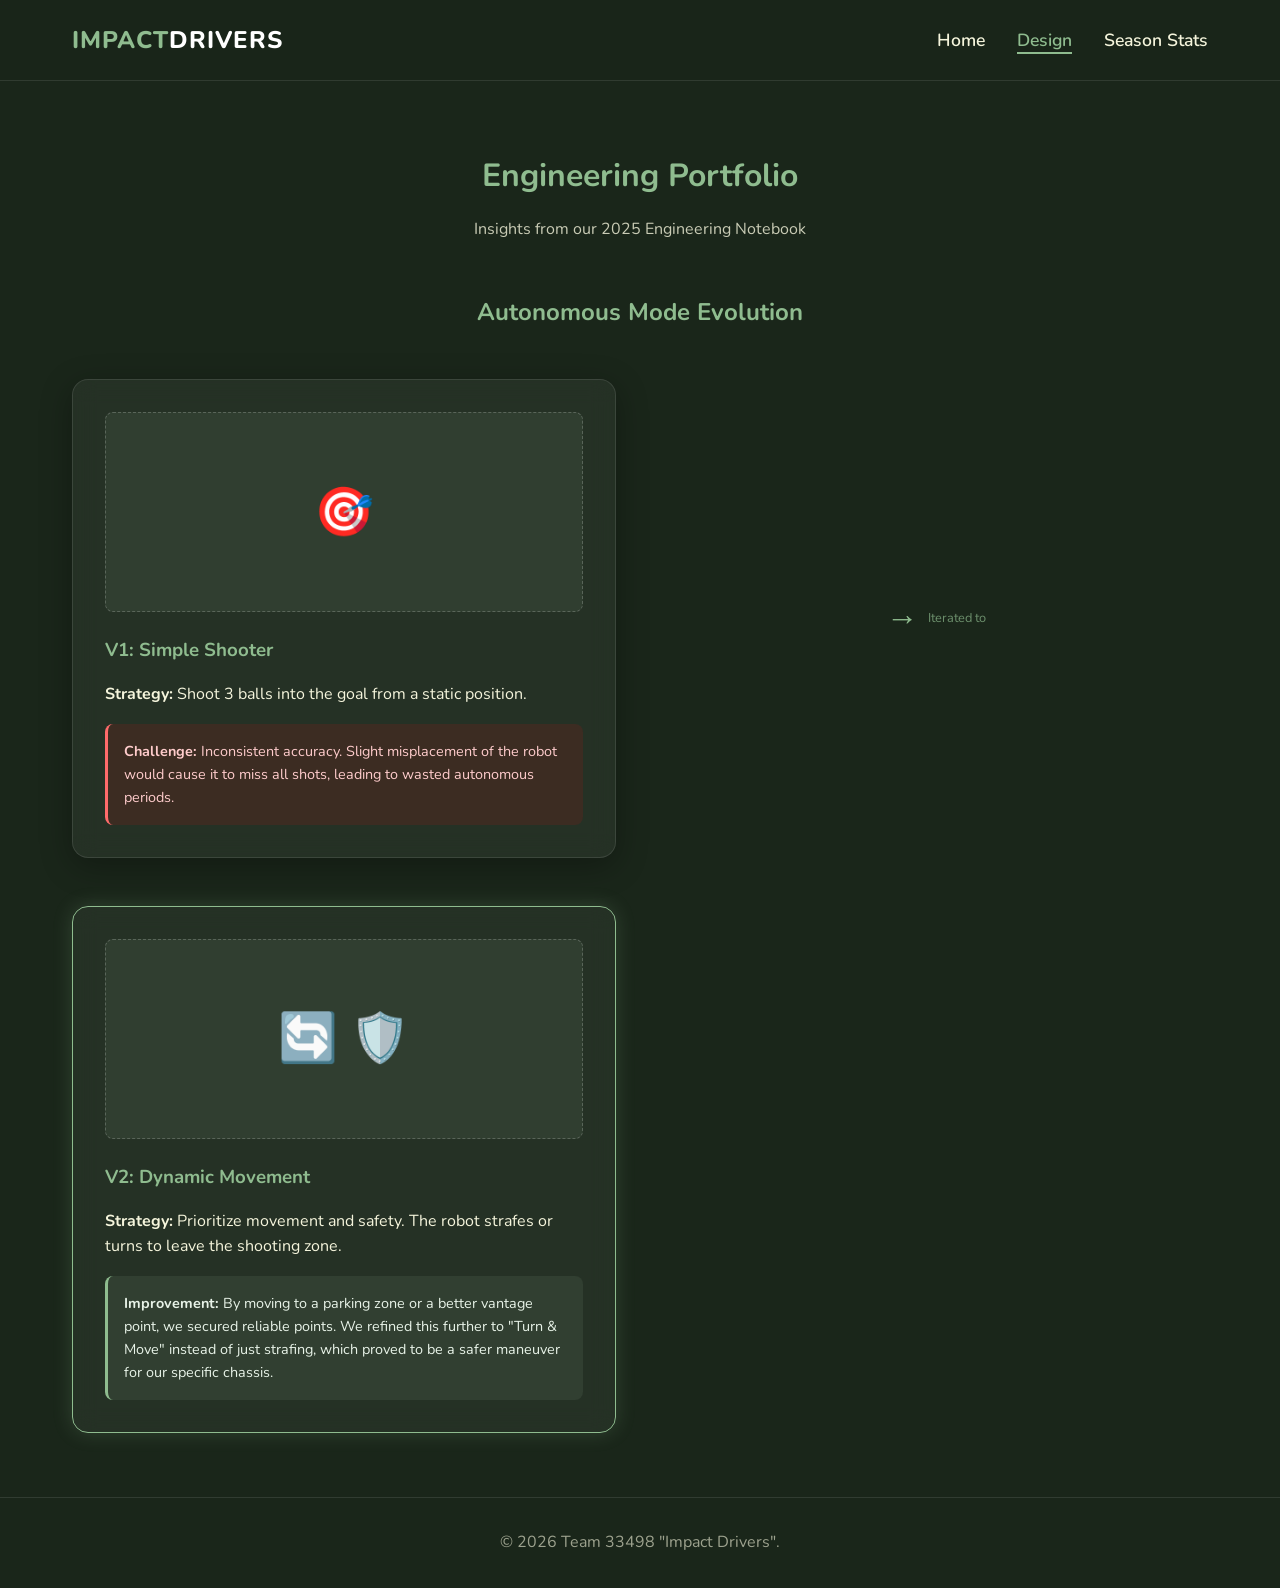
==== design.html @ e8eec3f5 "Add design and season stats pages, implement responsive navigation and scroll animations, and introd" ====
<!DOCTYPE html>
<html lang="en">

<head>
    <meta charset="UTF-8">
    <meta name="viewport" content="width=device-width, initial-scale=1.0">
    <title>Design | Team 33498</title>
    <link href="https://fonts.googleapis.com/css2?family=Nunito:wght@400;600;700;800&display=swap" rel="stylesheet">
    <link rel="stylesheet" href="style.css">
</head>

<body>
    <nav>
        <div class="container nav-container">
            <div class="logo"><a href="index.html" style="text-decoration: none; color: inherit;">IMPACT<span
                        style="color:white">DRIVERS</span></a></div>
            <ul class="nav-links">
                <li><a href="index.html">Home</a></li>
                <li><a href="design.html" class="active">Design</a></li>
                <li><a href="stats.html">Season Stats</a></li>
            </ul>
            <div class="burger">
                <div class="line1"></div>
                <div class="line2"></div>
                <div class="line3"></div>
            </div>
        </div>
    </nav>

    <header style="padding-top: 150px; text-align: center; padding-bottom: 50px;">
        <div class="container fade-in">
            <h1>Engineering Portfolio</h1>
            <p style="color: rgba(245,245,220,0.8);">Insights from our 2025 Engineering Notebook</p>
        </div>
    </header>

    <section class="container fade-in">
        <h2 style="text-align: center; margin-bottom: 3rem;">Autonomous Mode Evolution</h2>

        <div style="display: grid; grid-template-columns: repeat(auto-fit, minmax(400px, 1fr)); gap: 3rem;">

            <!-- V1 Card -->
            <div class="glass-card">
                <div
                    style="background: rgba(143,188,143,0.1); height: 200px; border-radius: 8px; margin-bottom: 1.5rem; display: flex; align-items: center; justify-content: center; border: 1px dashed rgba(255,255,255,0.2);">
                    <span style="font-size: 3rem;">🎯</span>
                </div>
                <h3>V1: Simple Shooter</h3>
                <p>
                    <strong>Strategy:</strong> Shoot 3 balls into the goal from a static position.
                </p>
                <div
                    style="margin-top: 1rem; padding: 1rem; background: rgba(255,0,0,0.1); border-radius: 8px; border-left: 3px solid #ff6b6b;">
                    <p style="font-size: 0.9rem; color: #ffcccc;">
                        <strong>Challenge:</strong> Inconsistent accuracy. Slight misplacement of the robot would cause
                        it to miss all shots, leading to wasted autonomous periods.
                    </p>
                </div>
            </div>

            <!-- V2 Arrow -->
            <div
                style="display: flex; align-items: center; justify-content: center; font-size: 2rem; color: var(--accent-color);">
                &rarr;
                <span style="font-size: 0.8rem; margin-left: 10px; opacity: 0.7;">Iterated to</span>
            </div>

            <!-- V2 Card -->
            <div class="glass-card"
                style="border-color: var(--accent-color); box-shadow: 0 0 20px rgba(143,188,143,0.2);">
                <div
                    style="background: rgba(143,188,143,0.1); height: 200px; border-radius: 8px; margin-bottom: 1.5rem; display: flex; align-items: center; justify-content: center; border: 1px dashed rgba(255,255,255,0.2);">
                    <span style="font-size: 3rem;">🔄 🛡️</span>
                </div>
                <h3>V2: Dynamic Movement</h3>
                <p>
                    <strong>Strategy:</strong> Prioritize movement and safety. The robot strafes or turns to leave the
                    shooting zone.
                </p>
                <div
                    style="margin-top: 1rem; padding: 1rem; background: rgba(143,188,143,0.1); border-radius: 8px; border-left: 3px solid var(--accent-color);">
                    <p style="font-size: 0.9rem; color: #e8f3e8;">
                        <strong>Improvement:</strong> By moving to a parking zone or a better vantage point, we secured
                        reliable points. We refined this further to "Turn & Move" instead of just strafing, which proved
                        to be a safer maneuver for our specific chassis.
                    </p>
                </div>
            </div>

        </div>
    </section>

    <footer>
        <p>&copy; 2026 Team 33498 "Impact Drivers".</p>
    </footer>

    <script src="script.js"></script>
</body>

</html>
---- style.css ----
:root {
    --bg-color: #1a261a; /* Dark Forest Green */
    --card-bg: rgba(255, 255, 255, 0.05);
    --glass-border: rgba(255, 255, 255, 0.1);
    --primary-text: #f5f5dc; /* Warm Beige */
    --accent-color: #8fbc8f; /* Sage Green */
    --highlight-color: #d2b48c; /* Tan/Earth */
    --nav-bg: rgba(26, 38, 26, 0.8);
    --font-main: 'Nunito', sans-serif;
}

* {
    margin: 0;
    padding: 0;
    box-sizing: border-box;
}

body {
    background-color: var(--bg-color);
    color: var(--primary-text);
    font-family: var(--font-main);
    line-height: 1.6;
    overflow-x: hidden;
}

/* Typography */
h1, h2, h3 {
    font-weight: 700;
    margin-bottom: 1rem;
    color: var(--accent-color);
}

a {
    color: var(--highlight-color);
    text-decoration: none;
    transition: color 0.3s ease;
}

a:hover {
    color: var(--accent-color);
}

/* Layout Utilities */
.container {
    max-width: 1200px;
    margin: 0 auto;
    padding: 0 2rem;
}

section {
    padding: 4rem 0;
}

/* Navigation */
nav {
    position: fixed;
    top: 0;
    width: 100%;
    background: var(--nav-bg);
    backdrop-filter: blur(10px);
    z-index: 1000;
    border-bottom: 1px solid var(--glass-border);
}

.nav-container {
    display: flex;
    justify-content: space-between;
    align-items: center;
    height: 80px;
}

.logo {
    font-size: 1.5rem;
    font-weight: 800;
    color: var(--accent-color);
    letter-spacing: 1px;
}

.nav-links {
    display: flex;
    gap: 2rem;
    list-style: none;
}

.nav-links a {
    color: var(--primary-text);
    font-weight: 600;
    font-size: 1.1rem;
}

.nav-links a.active {
    color: var(--accent-color);
    border-bottom: 2px solid var(--accent-color);
}

/* Component: Glass Card */
.glass-card {
    background: var(--card-bg);
    backdrop-filter: blur(12px);
    -webkit-backdrop-filter: blur(12px);
    border: 1px solid var(--glass-border);
    border-radius: 16px;
    padding: 2rem;
    box-shadow: 0 8px 32px 0 rgba(0, 0, 0, 0.3);
    transition: transform 0.3s ease, box-shadow 0.3s ease;
}

.glass-card:hover {
    transform: translateY(-5px);
    box-shadow: 0 12px 40px 0 rgba(0, 0, 0, 0.4);
    border-color: var(--accent-color);
}

/* Buttons */
.btn {
    display: inline-block;
    padding: 0.8rem 2rem;
    background: var(--accent-color);
    color: var(--bg-color);
    border-radius: 50px;
    font-weight: 700;
    transition: all 0.3s ease;
    border: none;
    cursor: pointer;
}

.btn:hover {
    background: var(--highlight-color);
    transform: scale(1.05);
}

.btn-secondary {
    background: transparent;
    border: 2px solid var(--accent-color);
    color: var(--accent-color);
}

.btn-secondary:hover {
    background: var(--accent-color);
    color: var(--bg-color);
}

/* Footer */
footer {
    text-align: center;
    padding: 2rem 0;
    margin-top: 4rem;
    border-top: 1px solid var(--glass-border);
    color: rgba(245, 245, 220, 0.6);
}

/* Animations */
.fade-in {
    opacity: 0;
    transform: translateY(20px);
    transition: opacity 0.6s ease-out, transform 0.6s ease-out;
}

.fade-in.visible {
    opacity: 1;
    transform: translateY(0);
}

/* Mobile Nav */
.burger {
    display: none;
    cursor: pointer;
}

.burger div {
    width: 25px;
    height: 3px;
    background-color: var(--primary-text);
    margin: 5px;
    transition: all 0.3s ease;
}

@media screen and (max-width: 768px) {
    .nav-links {
        position: absolute;
        right: 0px;
        height: 92vh;
        top: 80px;
        background-color: var(--bg-color);
        display: flex;
        flex-direction: column;
        align-items: center;
        width: 50%;
        transform: translateX(100%);
        transition: transform 0.5s ease-in;
        padding-top: 5rem;
    }

    .nav-links li {
        opacity: 0;
    }

    .burger {
        display: block;
    }
}

.nav-active {
    transform: translateX(0%);
}

@keyframes navLinkFade {
    from {
        opacity: 0;
        transform: translateX(50px);
    }
    to {
        opacity: 1;
        transform: translateX(0px);
    }
}
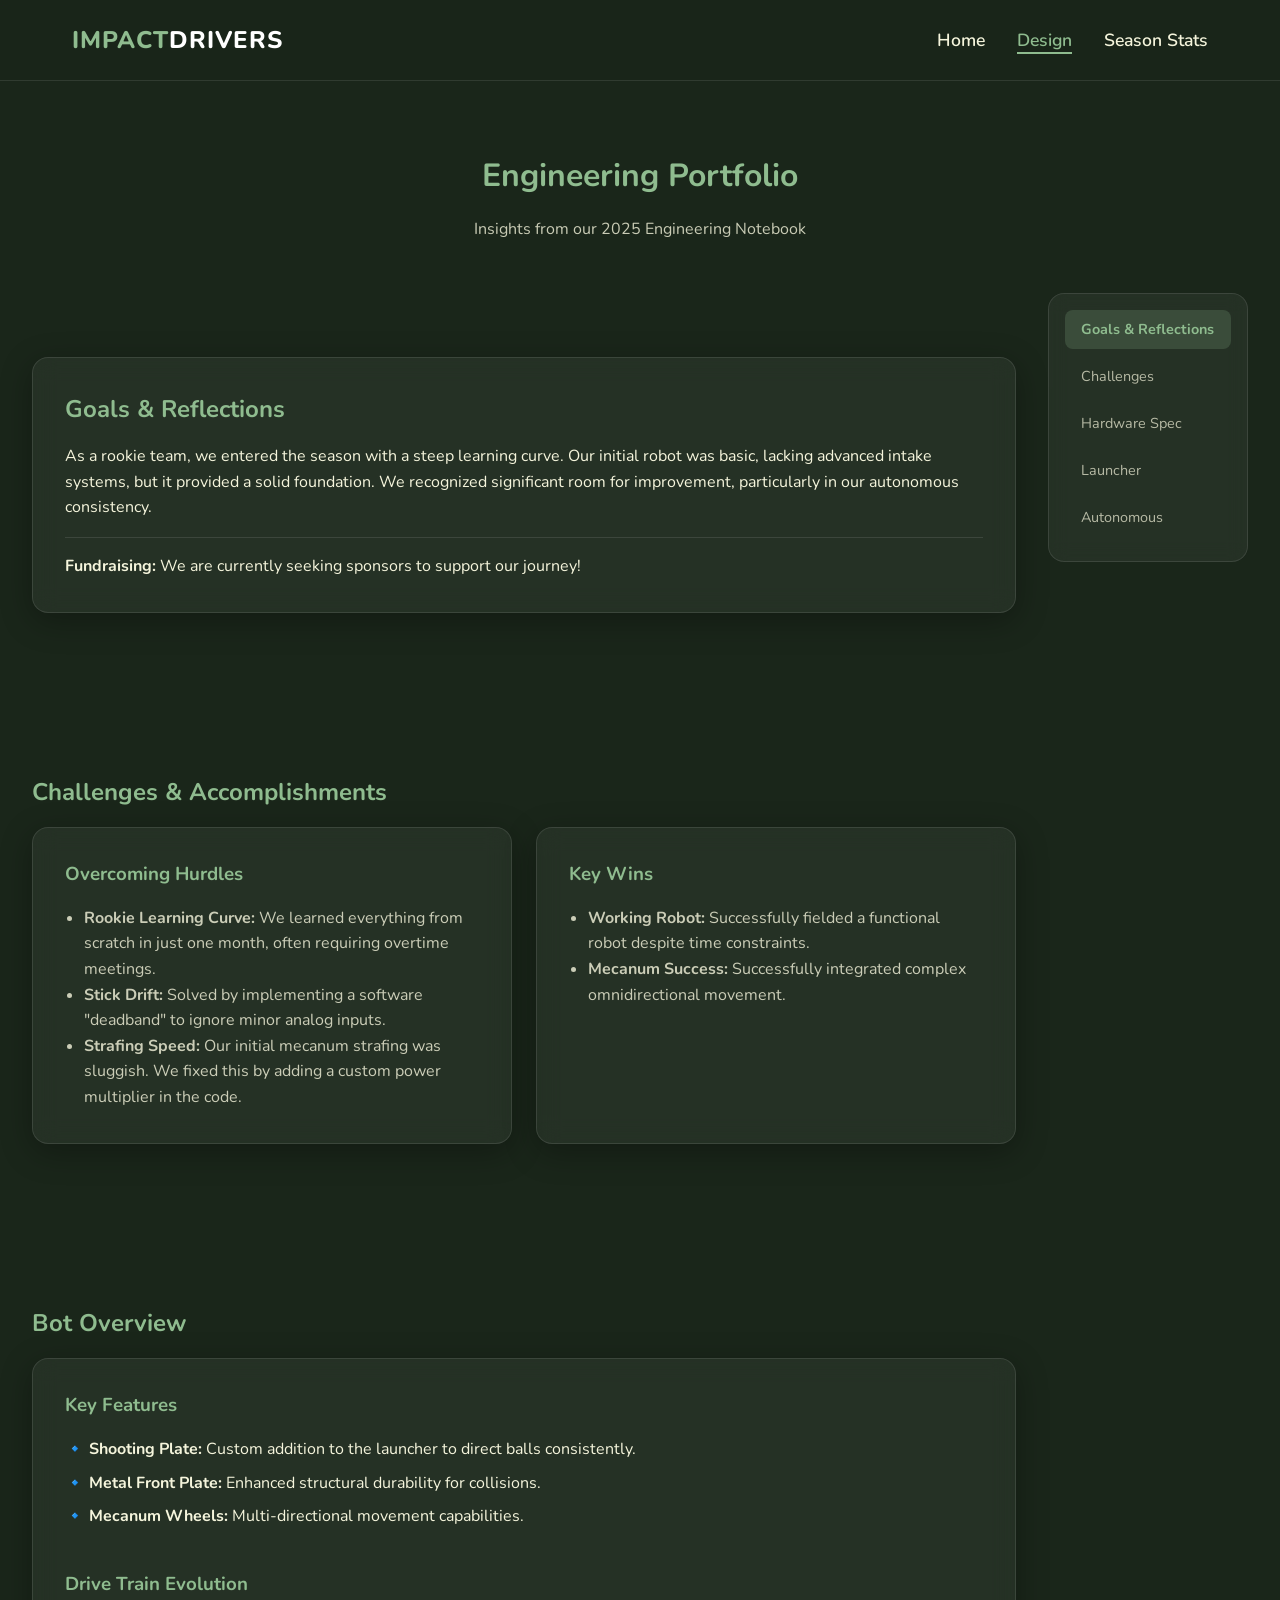
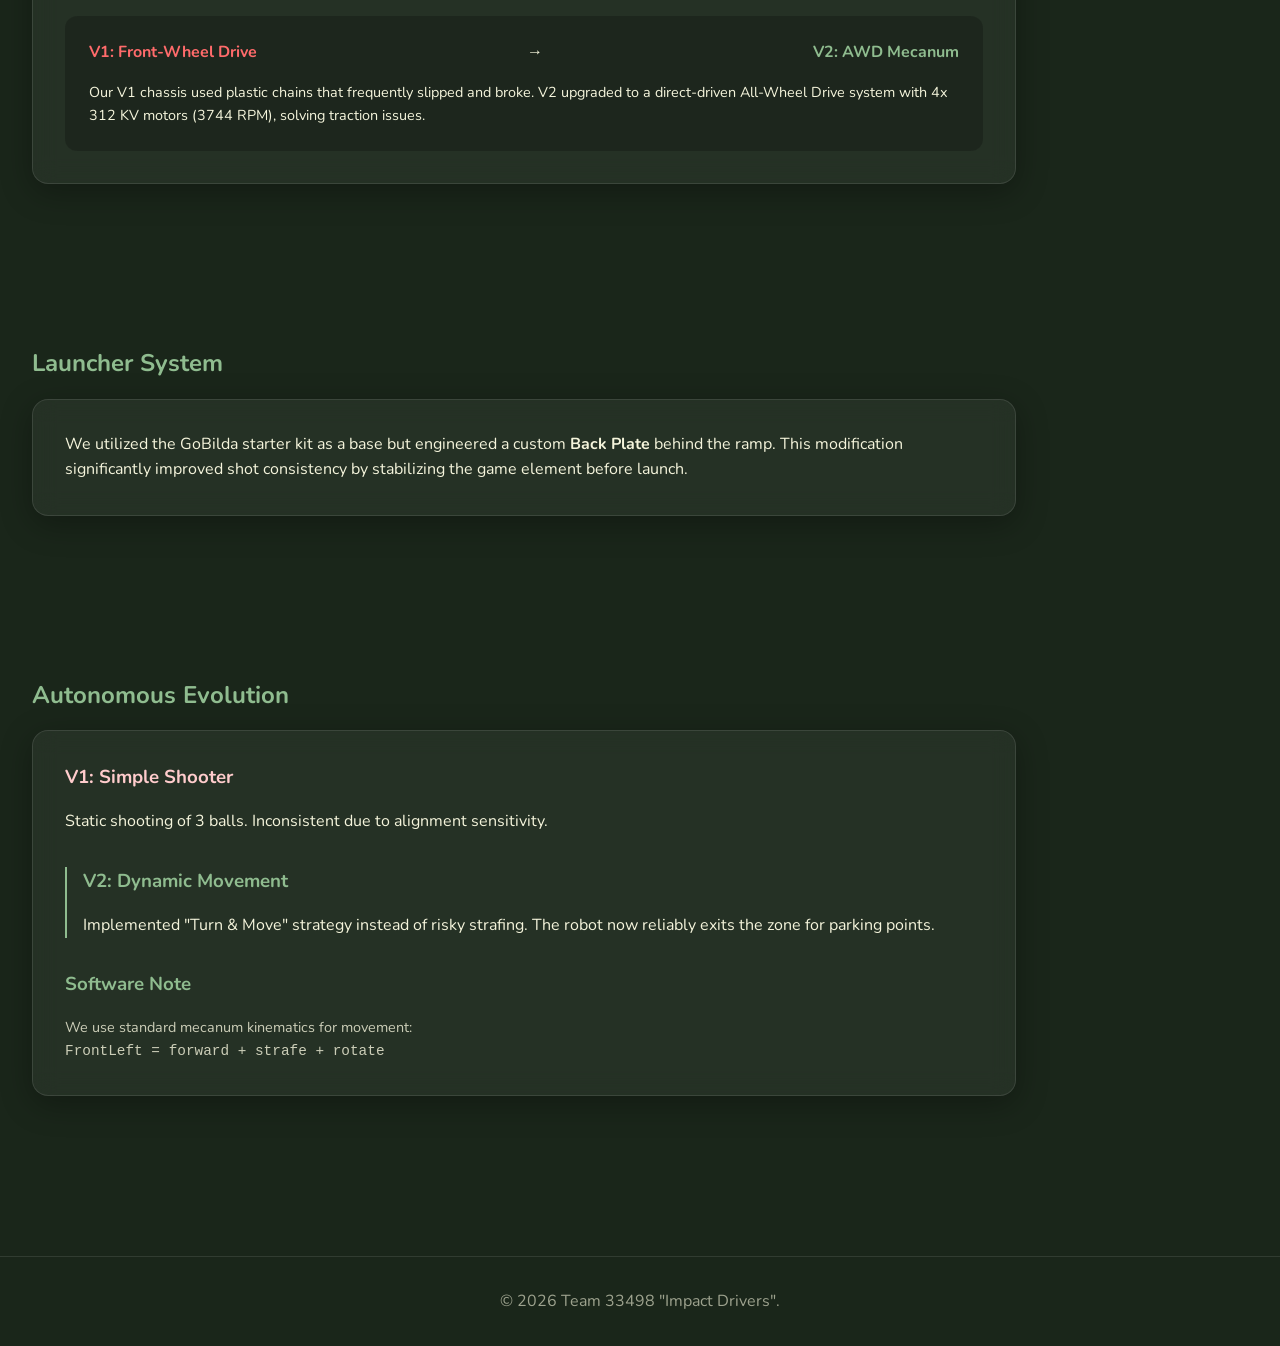
==== commit c8d324a1: "feat: Redesign the design page with a new two-column layout, sticky sidebar navigation, and updated " ====
--- a/design.html
+++ b/design.html
@@ -11,7 +11,7 @@
 
 <body>
     <nav>
-        <div class="container nav-container">
+        <div class="nav-container">
             <div class="logo"><a href="index.html" style="text-decoration: none; color: inherit;">IMPACT<span
                         style="color:white">DRIVERS</span></a></div>
             <ul class="nav-links">
@@ -34,61 +34,131 @@
         </div>
     </header>
 
-    <section class="container fade-in">
-        <h2 style="text-align: center; margin-bottom: 3rem;">Autonomous Mode Evolution</h2>
+    <div class="design-layout">
+        <!-- Main Content -->
+        <main class="content-column">
 
-        <div style="display: grid; grid-template-columns: repeat(auto-fit, minmax(400px, 1fr)); gap: 3rem;">
+            <section id="goals" class="fade-in">
+                <div class="glass-card">
+                    <h2>Goals & Reflections</h2>
+                    <p>
+                        As a rookie team, we entered the season with a steep learning curve. Our initial robot was
+                        basic, lacking advanced intake systems, but it provided a solid foundation.
+                        We recognized significant room for improvement, particularly in our autonomous consistency.
+                    </p>
+                    <div style="margin-top: 1rem; padding-top: 1rem; border-top: 1px solid rgba(255,255,255,0.1);">
+                        <strong>Fundraising:</strong> We are currently seeking sponsors to support our journey!
+                    </div>
+                </div>
+            </section>
 
-            <!-- V1 Card -->
-            <div class="glass-card">
-                <div
-                    style="background: rgba(143,188,143,0.1); height: 200px; border-radius: 8px; margin-bottom: 1.5rem; display: flex; align-items: center; justify-content: center; border: 1px dashed rgba(255,255,255,0.2);">
-                    <span style="font-size: 3rem;">🎯</span>
+            <section id="challenges" class="fade-in">
+                <h2>Challenges & Accomplishments</h2>
+                <div style="display: grid; grid-template-columns: repeat(auto-fit, minmax(300px, 1fr)); gap: 1.5rem;">
+
+                    <div class="glass-card">
+                        <h3>Overcoming Hurdles</h3>
+                        <ul style="padding-left: 1.2rem; color: rgba(245,245,220,0.8);">
+                            <li><strong>Rookie Learning Curve:</strong> We learned everything from scratch in just one
+                                month, often requiring overtime meetings.</li>
+                            <li><strong>Stick Drift:</strong> Solved by implementing a software "deadband" to ignore
+                                minor analog inputs.</li>
+                            <li><strong>Strafing Speed:</strong> Our initial mecanum strafing was sluggish. We fixed
+                                this by adding a custom power multiplier in the code.</li>
+                        </ul>
+                    </div>
+
+                    <div class="glass-card">
+                        <h3>Key Wins</h3>
+                        <ul style="padding-left: 1.2rem; color: rgba(245,245,220,0.8);">
+                            <li><strong>Working Robot:</strong> Successfully fielded a functional robot despite time
+                                constraints.</li>
+                            <li><strong>Mecanum Success:</strong> Successfully integrated complex omnidirectional
+                                movement.</li>
+                        </ul>
+                    </div>
                 </div>
-                <h3>V1: Simple Shooter</h3>
-                <p>
-                    <strong>Strategy:</strong> Shoot 3 balls into the goal from a static position.
-                </p>
-                <div
-                    style="margin-top: 1rem; padding: 1rem; background: rgba(255,0,0,0.1); border-radius: 8px; border-left: 3px solid #ff6b6b;">
-                    <p style="font-size: 0.9rem; color: #ffcccc;">
-                        <strong>Challenge:</strong> Inconsistent accuracy. Slight misplacement of the robot would cause
-                        it to miss all shots, leading to wasted autonomous periods.
+            </section>
+
+            <section id="hardware" class="fade-in">
+                <h2>Bot Overview</h2>
+                <div class="glass-card">
+                    <div style="display: flex; gap: 2rem; flex-wrap: wrap; margin-bottom: 2rem;">
+                        <div style="flex: 1;">
+                            <h3>Key Features</h3>
+                            <ul style="list-style: none;">
+                                <li style="margin-bottom: 0.5rem;">🔹 <strong>Shooting Plate:</strong> Custom addition
+                                    to the launcher to direct balls consistently.</li>
+                                <li style="margin-bottom: 0.5rem;">🔹 <strong>Metal Front Plate:</strong> Enhanced
+                                    structural durability for collisions.</li>
+                                <li style="margin-bottom: 0.5rem;">🔹 <strong>Mecanum Wheels:</strong> Multi-directional
+                                    movement capabilities.</li>
+                            </ul>
+                        </div>
+                    </div>
+
+                    <h3>Drive Train Evolution</h3>
+                    <div style="background: rgba(0,0,0,0.2); padding: 1.5rem; border-radius: 12px; margin-top: 1rem;">
+                        <div style="display: flex; justify-content: space-between; margin-bottom: 1rem;">
+                            <span style="font-weight: bold; color: #ff6b6b;">V1: Front-Wheel Drive</span>
+                            <span>&rarr;</span>
+                            <span style="font-weight: bold; color: var(--accent-color);">V2: AWD Mecanum</span>
+                        </div>
+                        <p style="font-size: 0.9rem;">
+                            Our V1 chassis used plastic chains that frequently slipped and broke. V2 upgraded to a
+                            direct-driven All-Wheel Drive system with 4x 312 KV motors (3744 RPM), solving traction
+                            issues.
+                        </p>
+                    </div>
+                </div>
+            </section>
+
+            <section id="launcher" class="fade-in">
+                <h2>Launcher System</h2>
+                <div class="glass-card">
+                    <p>
+                        We utilized the GoBilda starter kit as a base but engineered a custom <strong>Back
+                            Plate</strong> behind the ramp. This modification significantly improved shot consistency by
+                        stabilizing the game element before launch.
                     </p>
                 </div>
-            </div>
+            </section>
 
-            <!-- V2 Arrow -->
-            <div
-                style="display: flex; align-items: center; justify-content: center; font-size: 2rem; color: var(--accent-color);">
-                &rarr;
-                <span style="font-size: 0.8rem; margin-left: 10px; opacity: 0.7;">Iterated to</span>
-            </div>
+            <section id="autonomous" class="fade-in">
+                <h2>Autonomous Evolution</h2>
+                <div class="glass-card">
+                    <div style="margin-bottom: 2rem;">
+                        <h3 style="color: #ffcccc;">V1: Simple Shooter</h3>
+                        <p>Static shooting of 3 balls. Inconsistent due to alignment sensitivity.</p>
+                    </div>
+                    <div style="margin-bottom: 2rem; padding-left: 1rem; border-left: 2px solid var(--accent-color);">
+                        <h3>V2: Dynamic Movement</h3>
+                        <p>Implemented "Turn & Move" strategy instead of risky strafing. The robot now reliably exits
+                            the zone for parking points.</p>
+                    </div>
+                    <div>
+                        <h3>Software Note</h3>
+                        <p style="font-size: 0.9rem; opacity: 0.8;">
+                            We use standard mecanum kinematics for movement: <br>
+                            <code>FrontLeft = forward + strafe + rotate</code>
+                        </p>
+                    </div>
+                </div>
+            </section>
 
-            <!-- V2 Card -->
-            <div class="glass-card"
-                style="border-color: var(--accent-color); box-shadow: 0 0 20px rgba(143,188,143,0.2);">
-                <div
-                    style="background: rgba(143,188,143,0.1); height: 200px; border-radius: 8px; margin-bottom: 1.5rem; display: flex; align-items: center; justify-content: center; border: 1px dashed rgba(255,255,255,0.2);">
-                    <span style="font-size: 3rem;">🔄 🛡️</span>
-                </div>
-                <h3>V2: Dynamic Movement</h3>
-                <p>
-                    <strong>Strategy:</strong> Prioritize movement and safety. The robot strafes or turns to leave the
-                    shooting zone.
-                </p>
-                <div
-                    style="margin-top: 1rem; padding: 1rem; background: rgba(143,188,143,0.1); border-radius: 8px; border-left: 3px solid var(--accent-color);">
-                    <p style="font-size: 0.9rem; color: #e8f3e8;">
-                        <strong>Improvement:</strong> By moving to a parking zone or a better vantage point, we secured
-                        reliable points. We refined this further to "Turn & Move" instead of just strafing, which proved
-                        to be a safer maneuver for our specific chassis.
-                    </p>
-                </div>
-            </div>
+        </main>
 
-        </div>
-    </section>
+        <!-- Sidebar Navigation -->
+        <aside class="sidebar-nav">
+            <ul class="sidebar-list">
+                <li><a href="#goals">Goals & Reflections</a></li>
+                <li><a href="#challenges">Challenges</a></li>
+                <li><a href="#hardware">Hardware Spec</a></li>
+                <li><a href="#launcher">Launcher</a></li>
+                <li><a href="#autonomous">Autonomous</a></li>
+            </ul>
+        </aside>
+    </div>
 
     <footer>
         <p>&copy; 2026 Team 33498 "Impact Drivers".</p>
--- a/style.css
+++ b/style.css
@@ -1,10 +1,14 @@
 :root {
-    --bg-color: #1a261a; /* Dark Forest Green */
+    --bg-color: #1a261a;
+    /* Dark Forest Green */
     --card-bg: rgba(255, 255, 255, 0.05);
     --glass-border: rgba(255, 255, 255, 0.1);
-    --primary-text: #f5f5dc; /* Warm Beige */
-    --accent-color: #8fbc8f; /* Sage Green */
-    --highlight-color: #d2b48c; /* Tan/Earth */
+    --primary-text: #f5f5dc;
+    /* Warm Beige */
+    --accent-color: #8fbc8f;
+    /* Sage Green */
+    --highlight-color: #d2b48c;
+    /* Tan/Earth */
     --nav-bg: rgba(26, 38, 26, 0.8);
     --font-main: 'Nunito', sans-serif;
 }
@@ -13,6 +17,12 @@
     margin: 0;
     padding: 0;
     box-sizing: border-box;
+}
+
+html {
+    scroll-behavior: smooth;
+    scroll-padding-top: 100px;
+    /* Offset for fixed header */
 }
 
 body {
@@ -24,7 +34,9 @@
 }
 
 /* Typography */
-h1, h2, h3 {
+h1,
+h2,
+h3 {
     font-weight: 700;
     margin-bottom: 1rem;
     color: var(--accent-color);
@@ -45,6 +57,22 @@
     max-width: 1200px;
     margin: 0 auto;
     padding: 0 2rem;
+}
+
+/* Design Page Layout Grid */
+.design-layout {
+    display: flex;
+    gap: 2rem;
+    max-width: 1400px;
+    margin: 0 auto;
+    padding: 0 2rem;
+    position: relative;
+}
+
+.content-column {
+    flex: 1;
+    min-width: 0;
+    /* Prevents flex item from overflowing */
 }
 
 section {
@@ -67,6 +95,9 @@
     justify-content: space-between;
     align-items: center;
     height: 80px;
+    max-width: 1200px;
+    margin: 0 auto;
+    padding: 0 2rem;
 }
 
 .logo {
@@ -91,6 +122,53 @@
 .nav-links a.active {
     color: var(--accent-color);
     border-bottom: 2px solid var(--accent-color);
+}
+
+/* Sidebar Navigation */
+.sidebar-nav {
+    position: sticky;
+    top: 100px;
+    height: fit-content;
+    width: 200px;
+    flex-shrink: 0;
+    /* Prevent shrinking */
+    display: none;
+    /* Hidden on mobile by default */
+}
+
+@media (min-width: 1024px) {
+    .sidebar-nav {
+        display: block;
+    }
+}
+
+.sidebar-list {
+    list-style: none;
+    background: var(--card-bg);
+    backdrop-filter: blur(10px);
+    border: 1px solid var(--glass-border);
+    border-radius: 16px;
+    padding: 1rem;
+}
+
+.sidebar-list li {
+    margin-bottom: 0.5rem;
+}
+
+.sidebar-list a {
+    display: block;
+    padding: 0.5rem 1rem;
+    border-radius: 8px;
+    color: rgba(245, 245, 220, 0.7);
+    font-size: 0.9rem;
+    transition: all 0.3s ease;
+}
+
+.sidebar-list a:hover,
+.sidebar-list a.active-section {
+    background: rgba(143, 188, 143, 0.2);
+    color: var(--accent-color);
+    font-weight: bold;
 }
 
 /* Component: Glass Card */
@@ -103,6 +181,7 @@
     padding: 2rem;
     box-shadow: 0 8px 32px 0 rgba(0, 0, 0, 0.3);
     transition: transform 0.3s ease, box-shadow 0.3s ease;
+    margin-bottom: 2rem;
 }
 
 .glass-card:hover {
@@ -209,8 +288,9 @@
         opacity: 0;
         transform: translateX(50px);
     }
+
     to {
         opacity: 1;
         transform: translateX(0px);
     }
-}
+}
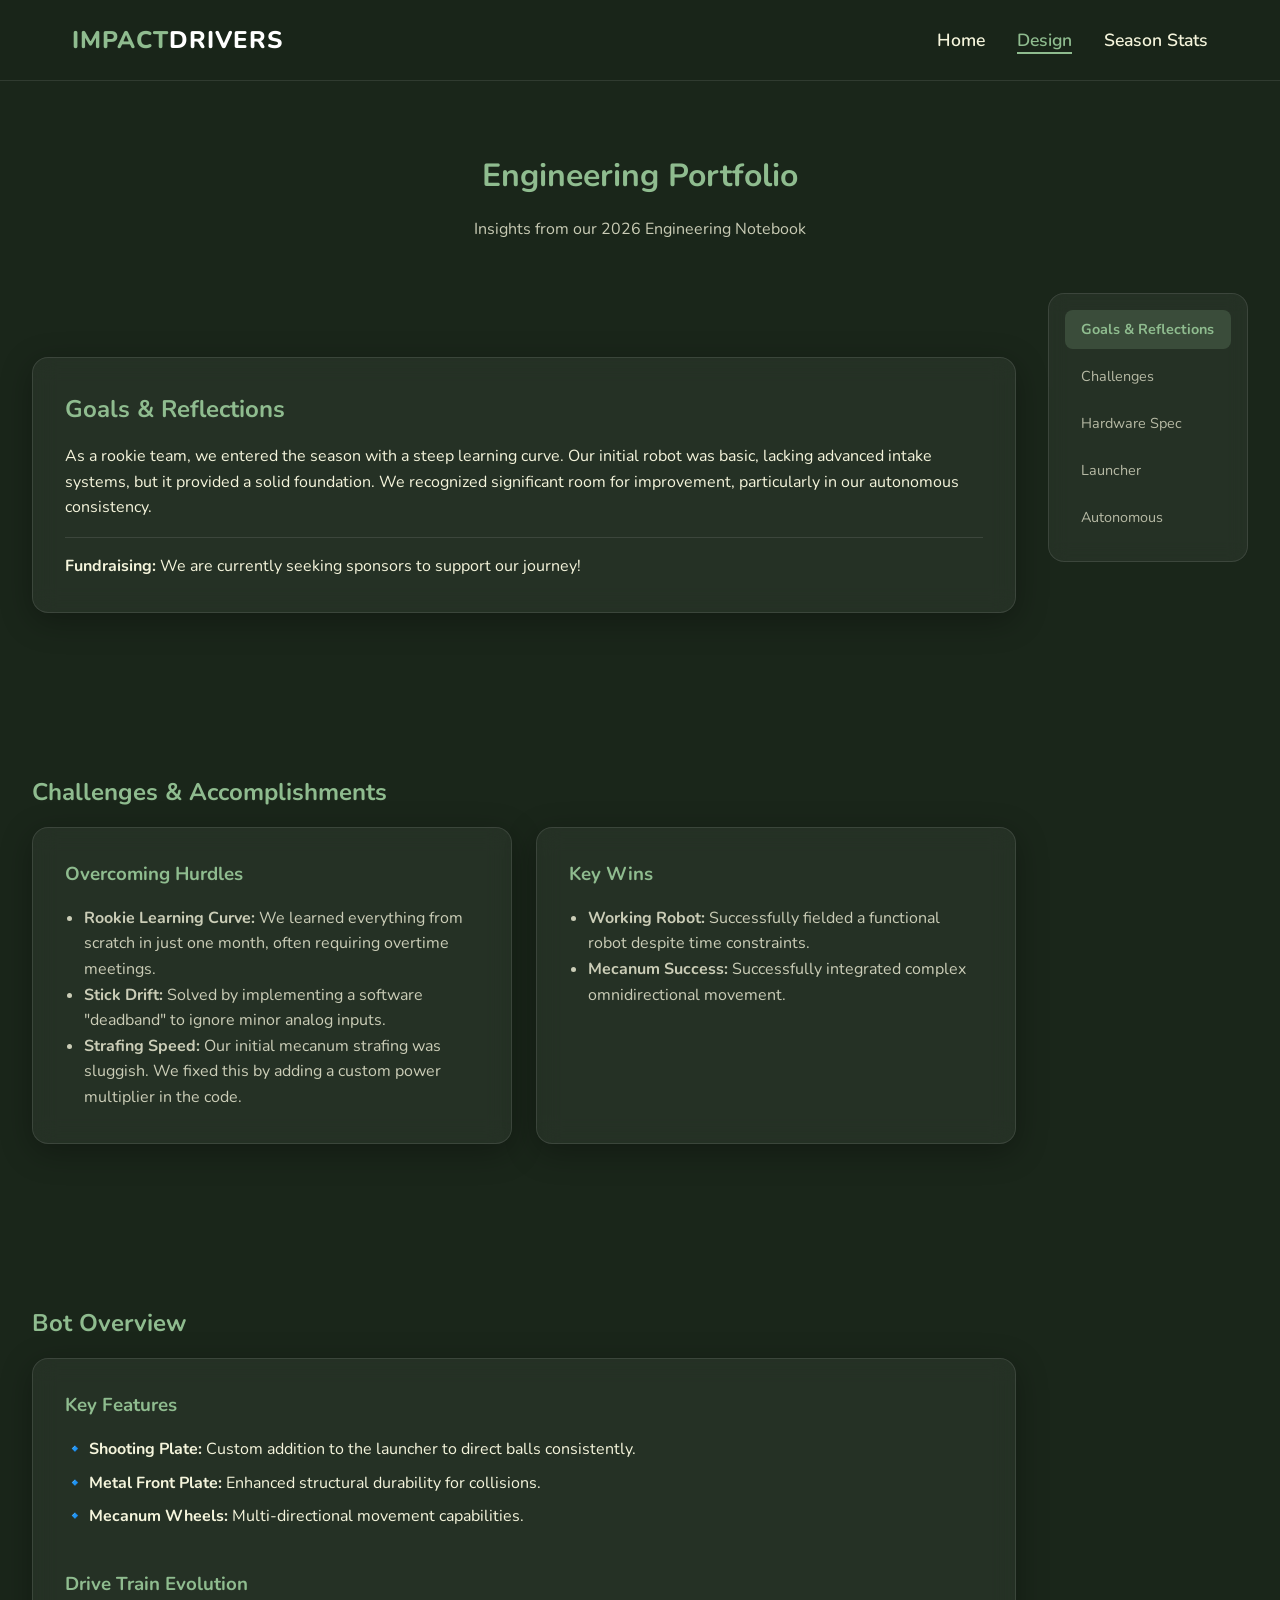
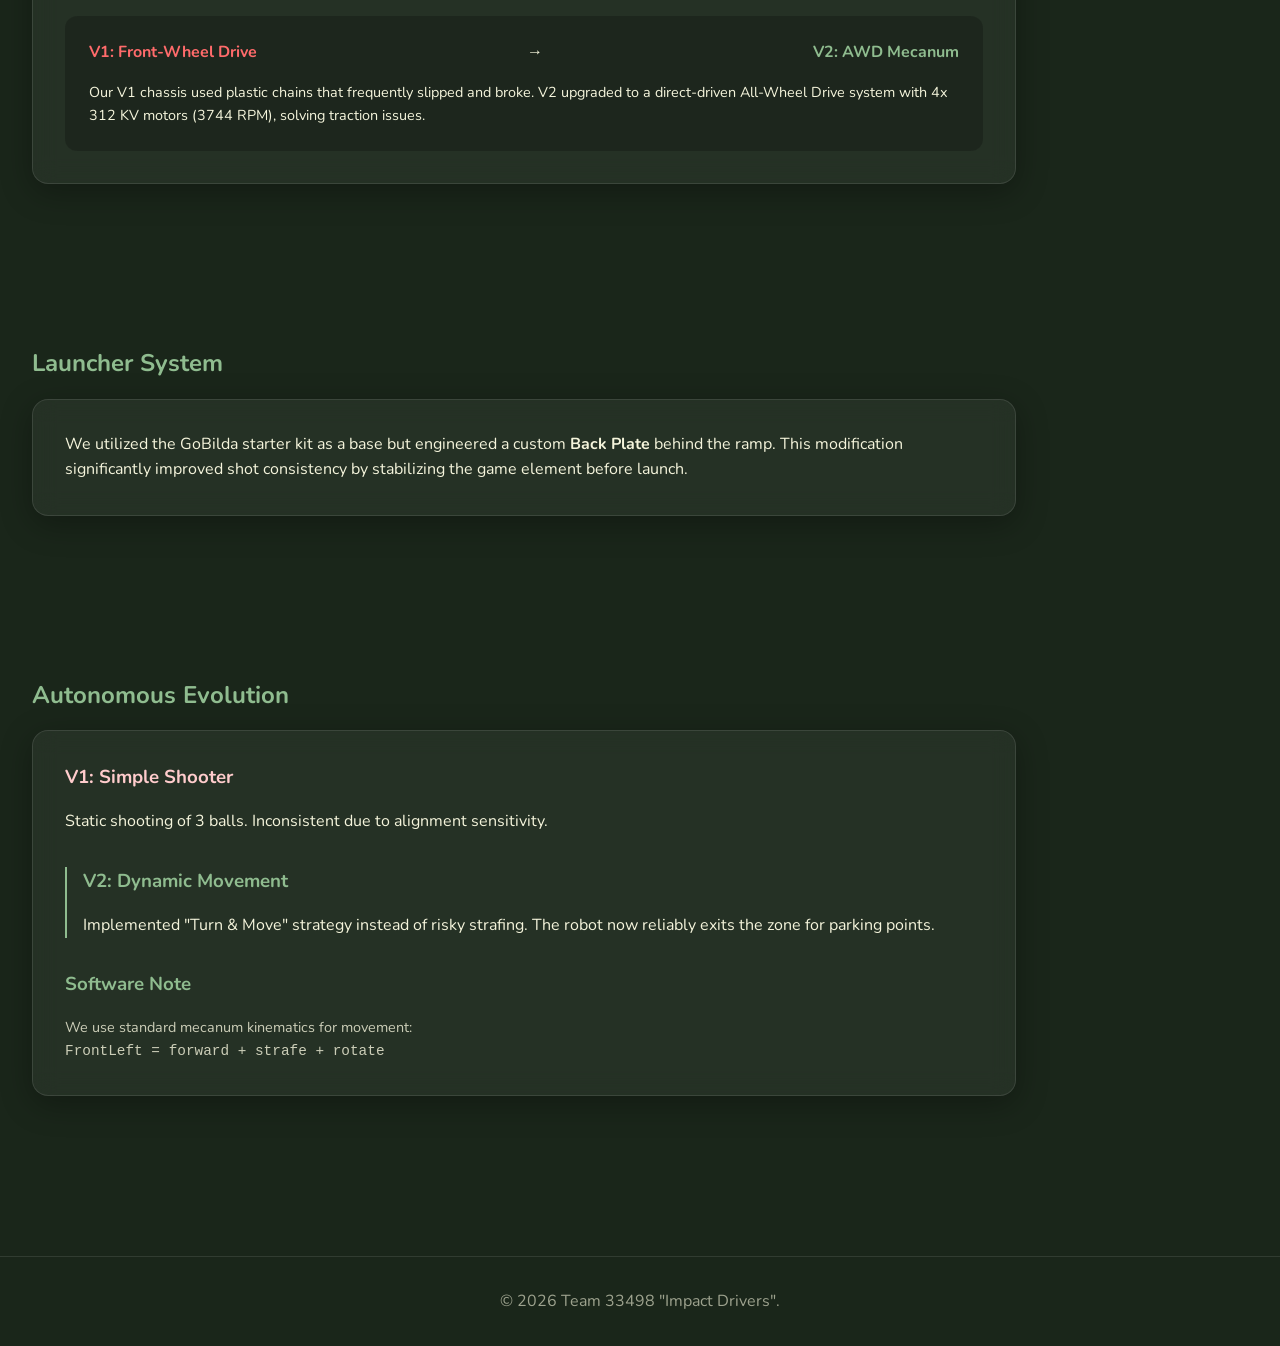
==== commit be70940b: "Implement expandable statistics details on the stats page and update season information across the s" ====
--- a/design.html
+++ b/design.html
@@ -30,7 +30,7 @@
     <header style="padding-top: 150px; text-align: center; padding-bottom: 50px;">
         <div class="container fade-in">
             <h1>Engineering Portfolio</h1>
-            <p style="color: rgba(245,245,220,0.8);">Insights from our 2025 Engineering Notebook</p>
+            <p style="color: rgba(245,245,220,0.8);">Insights from our 2026 Engineering Notebook</p>
         </div>
     </header>
 
--- a/style.css
+++ b/style.css
@@ -188,6 +188,75 @@
     transform: translateY(-5px);
     box-shadow: 0 12px 40px 0 rgba(0, 0, 0, 0.4);
     border-color: var(--accent-color);
+}
+
+/* Stats Expansion Styles */
+.stats-card {
+    cursor: pointer;
+}
+
+.stats-card:hover {
+    border-color: var(--highlight-color);
+}
+
+.stats-expand-btn {
+    width: 100%;
+    margin-top: 1rem;
+    padding: 0.5rem;
+    text-align: center;
+    background: rgba(255, 255, 255, 0.05);
+    border: none;
+    border-radius: 8px;
+    color: var(--accent-color);
+    font-weight: bold;
+    cursor: pointer;
+    transition: background 0.3s;
+}
+
+.stats-expand-btn:hover {
+    background: rgba(255, 255, 255, 0.1);
+}
+
+.stats-details {
+    max-height: 0;
+    overflow: hidden;
+    transition: max-height 0.5s ease-out;
+    margin-top: 0;
+    opacity: 0;
+}
+
+.stats-details.open {
+    max-height: 500px;
+    /* Arbitrary large height */
+    margin-top: 2rem;
+    opacity: 1;
+    transition: max-height 0.5s ease-in, opacity 0.3s ease-in 0.1s;
+}
+
+.stats-grid {
+    display: grid;
+    grid-template-columns: repeat(2, 1fr);
+    gap: 1rem;
+    font-size: 0.9rem;
+}
+
+.stat-item {
+    background: rgba(0, 0, 0, 0.2);
+    padding: 0.8rem;
+    border-radius: 8px;
+    text-align: center;
+}
+
+.stat-label {
+    display: block;
+    color: rgba(245, 245, 220, 0.6);
+    font-size: 0.8rem;
+    margin-bottom: 0.2rem;
+}
+
+.stat-value {
+    font-weight: bold;
+    color: var(--primary-text);
 }
 
 /* Buttons */
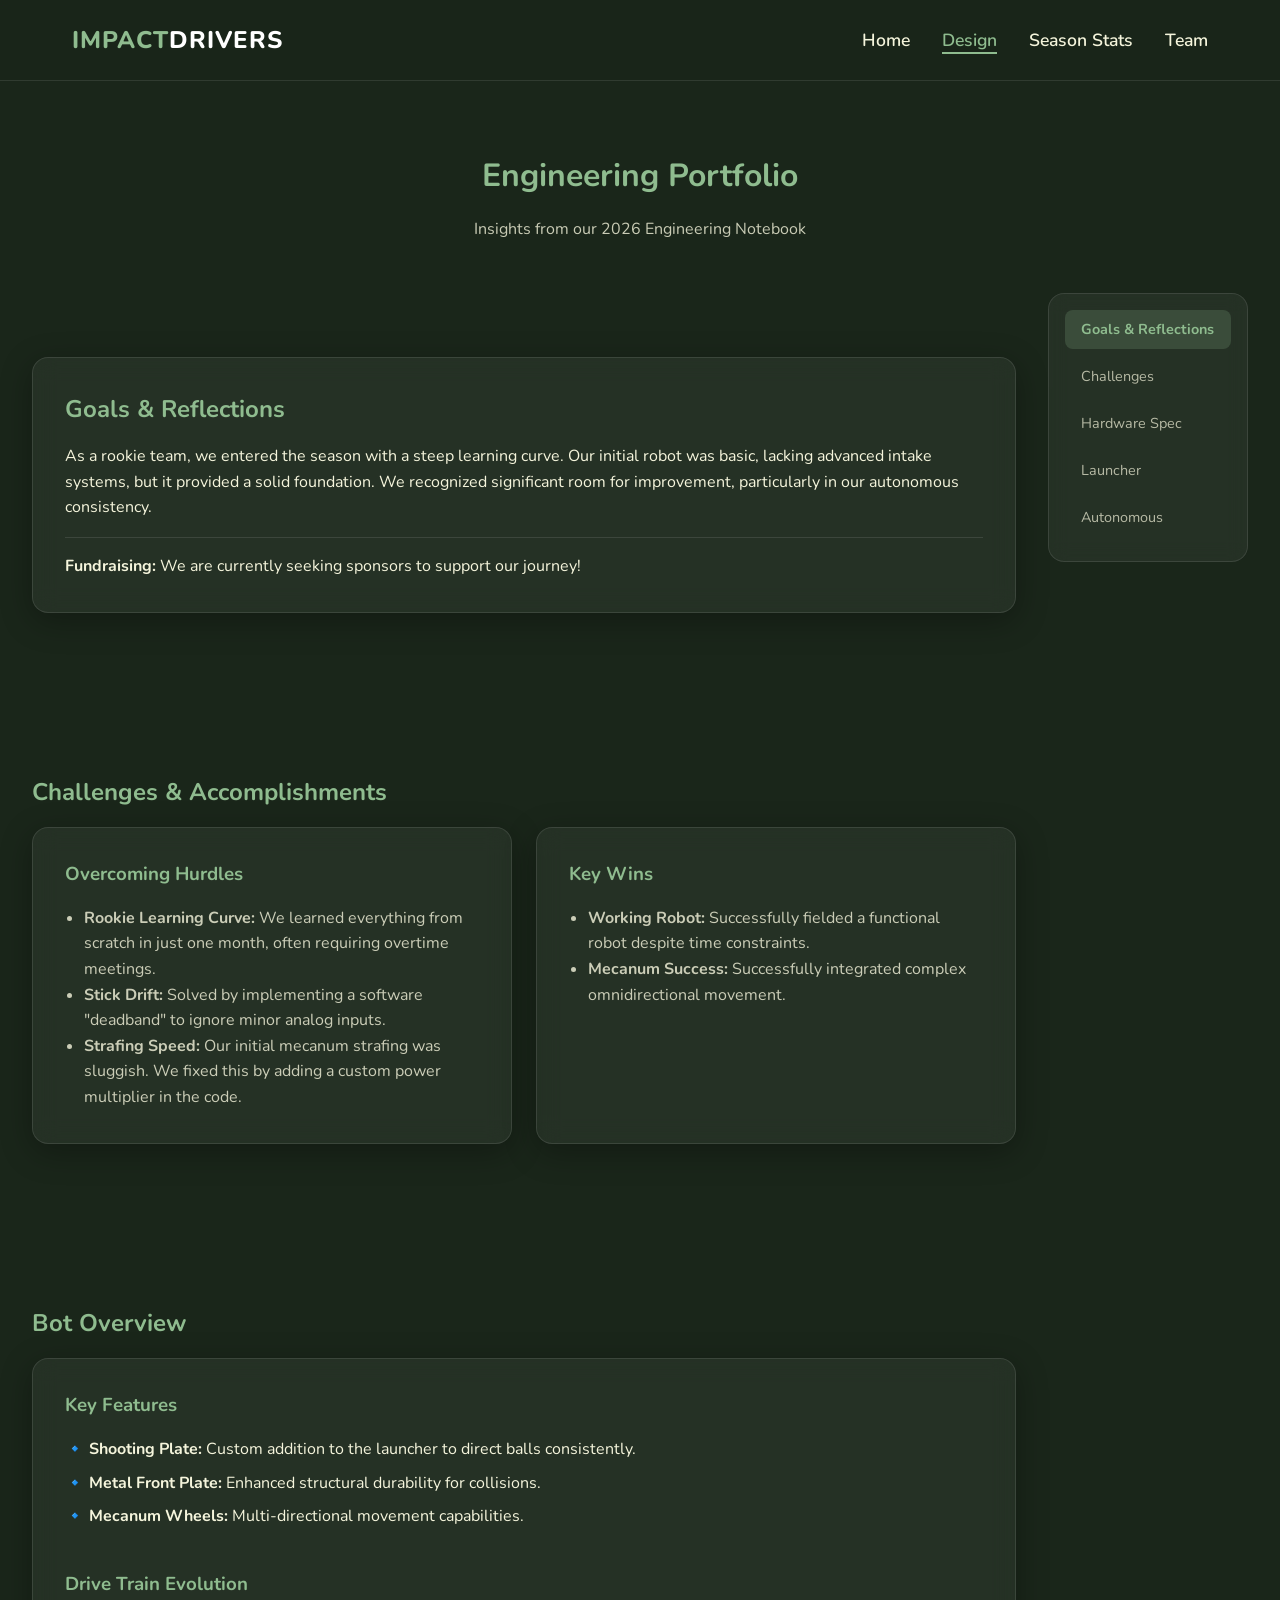
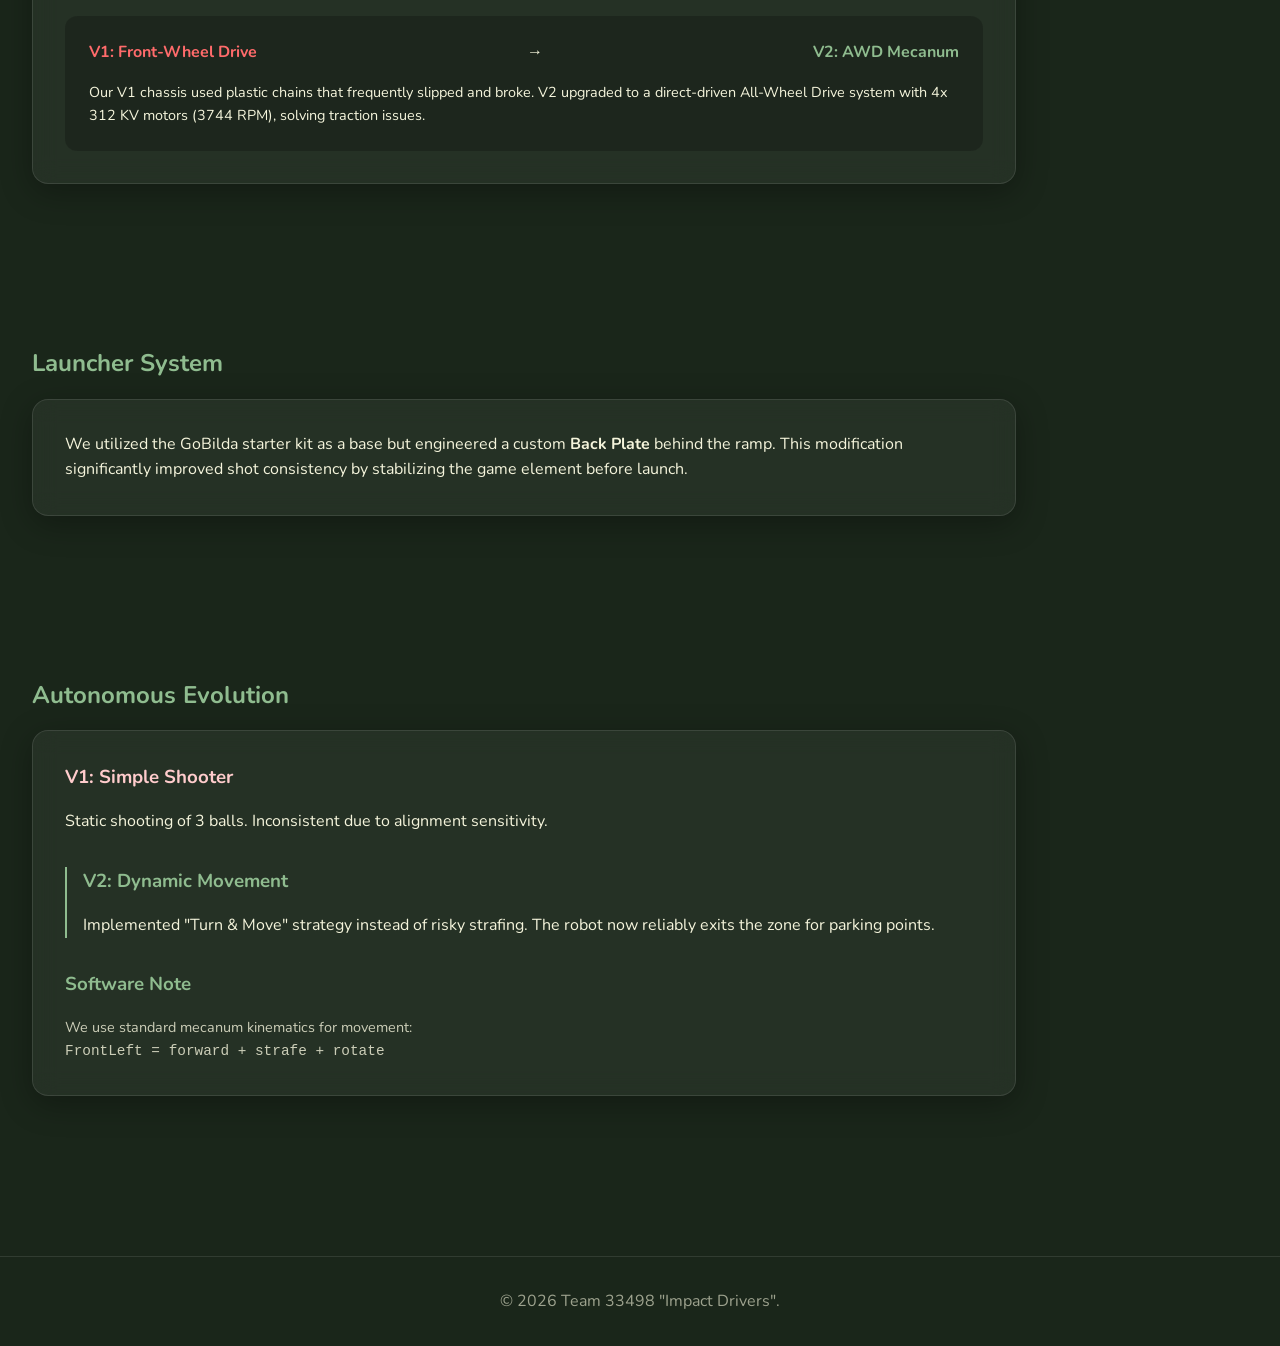
==== commit fa64b4e0: "Add a new Team page with dedicated styling and navigation links across the site." ====
--- a/design.html
+++ b/design.html
@@ -18,6 +18,7 @@
                 <li><a href="index.html">Home</a></li>
                 <li><a href="design.html" class="active">Design</a></li>
                 <li><a href="stats.html">Season Stats</a></li>
+                <li><a href="team.html">Team</a></li>
             </ul>
             <div class="burger">
                 <div class="line1"></div>
--- a/style.css
+++ b/style.css
@@ -257,6 +257,42 @@
 .stat-value {
     font-weight: bold;
     color: var(--primary-text);
+}
+
+/* Team Page Styles */
+.team-hero {
+    width: 100%;
+    margin-bottom: 2rem;
+    border-radius: 16px;
+    overflow: hidden;
+    box-shadow: 0 10px 30px rgba(0, 0, 0, 0.5);
+    position: relative;
+}
+
+.team-hero img {
+    width: 100%;
+    height: auto;
+    display: block;
+    object-fit: cover;
+    max-height: 600px;
+}
+
+.member-card {
+    text-align: center;
+    padding: 1.5rem;
+}
+
+.member-avatar {
+    width: 100px;
+    height: 100px;
+    background: rgba(143, 188, 143, 0.2);
+    border-radius: 50%;
+    margin: 0 auto 1rem;
+    display: flex;
+    align-items: center;
+    justify-content: center;
+    font-size: 2.5rem;
+    border: 2px solid var(--accent-color);
 }
 
 /* Buttons */
